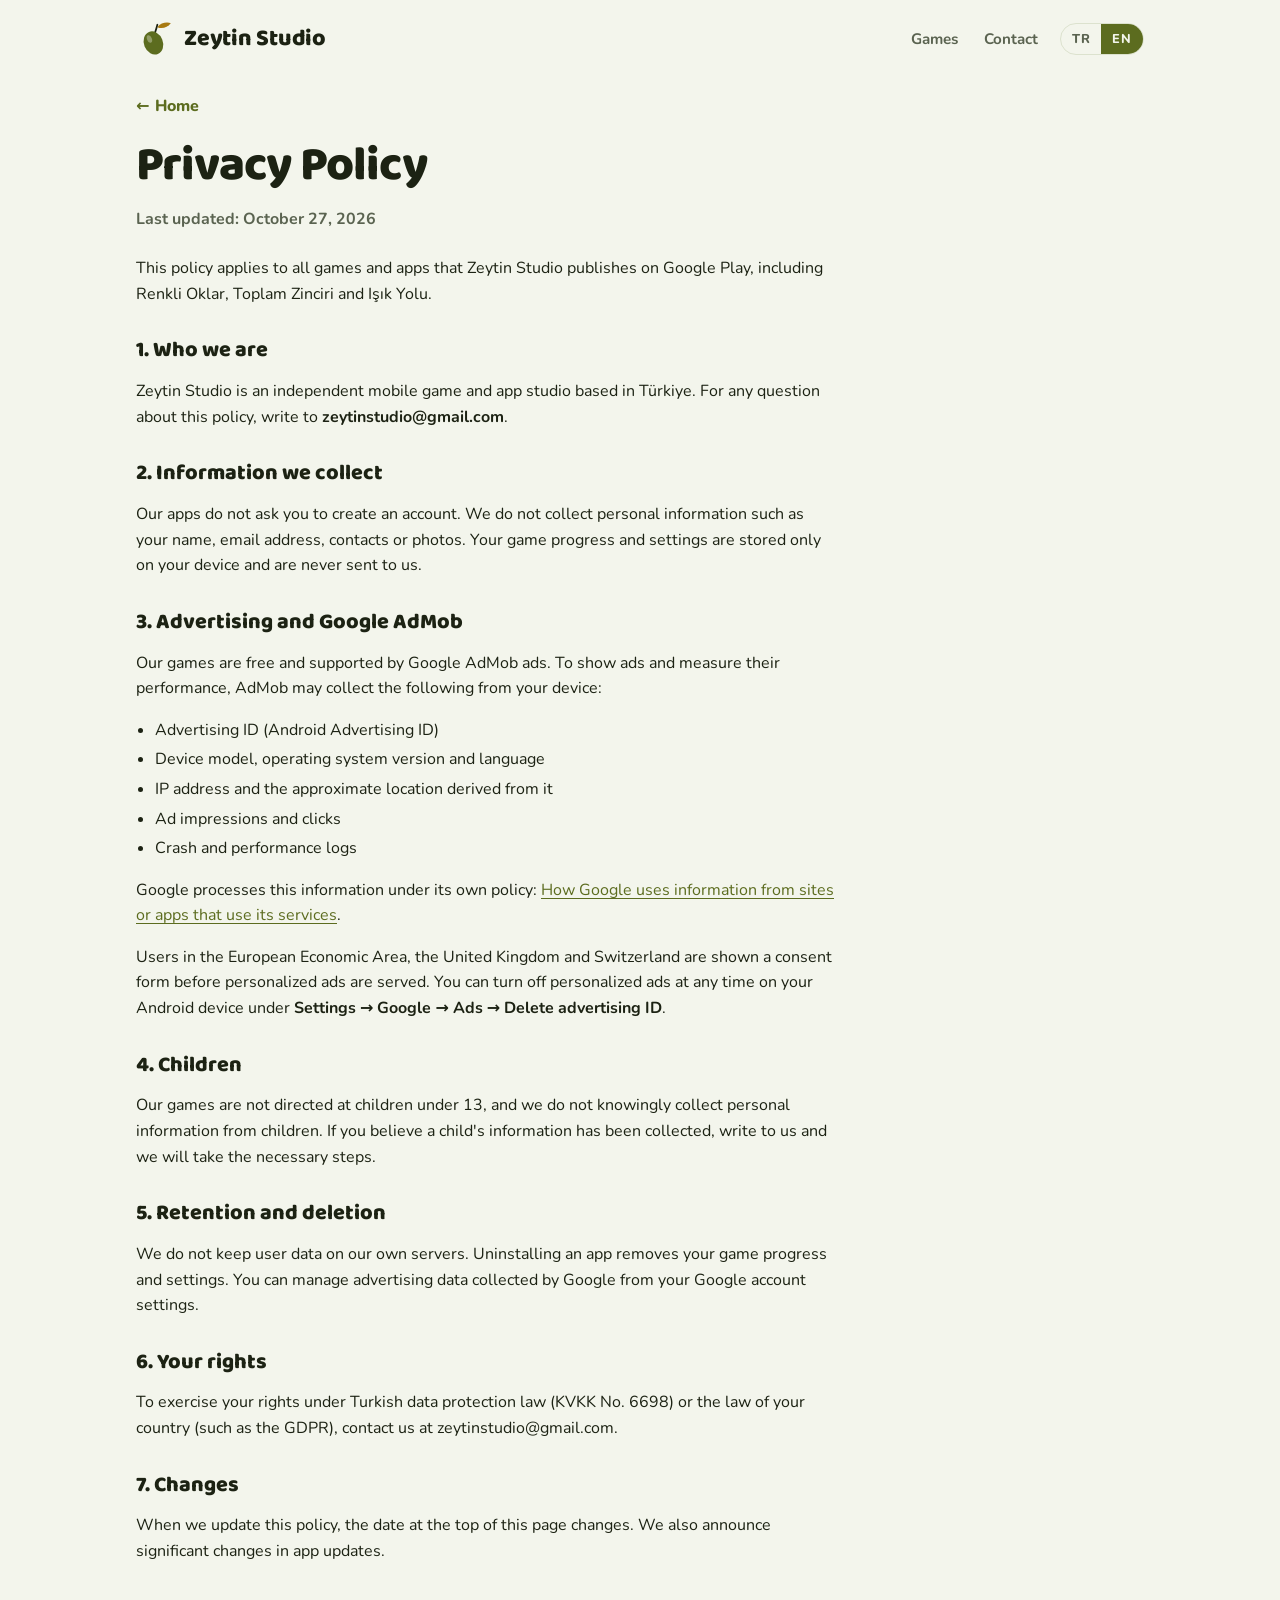
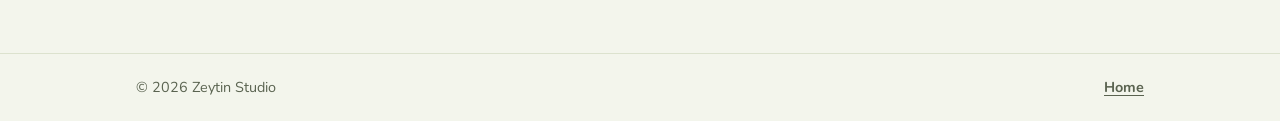
==== gizlilik/index.html @ 6390ab68 "Add files via upload" ====
<!doctype html>
<html lang="tr">
<head>
<meta charset="utf-8">
<meta name="viewport" content="width=device-width, initial-scale=1, viewport-fit=cover">
<title>Gizlilik Politikası · Privacy Policy — Zeytin Studio</title>
<meta name="description" content="Zeytin Studio uygulamaları için gizlilik politikası. Privacy policy for Zeytin Studio apps.">
<link rel="icon" href="../assets/favicon.svg" type="image/svg+xml">
<link rel="preconnect" href="https://fonts.googleapis.com">
<link rel="preconnect" href="https://fonts.gstatic.com" crossorigin>
<link rel="stylesheet" href="https://fonts.googleapis.com/css2?family=Baloo+2:wght@600;700;800&family=Nunito:wght@400;600;700;800&display=swap">
<link rel="stylesheet" href="../assets/style.css">
</head>
<body>

<header class="wrap top">
  <a class="brand" href="../" aria-label="Zeytin Studio">
    <svg viewBox="0 0 48 48" aria-hidden="true">
      <path class="olive-stem" d="M27 6 C 26 10, 25 13, 24 16"/>
      <path class="olive-leaf" d="M27 9 C 31 3, 40 2, 44 4 C 40 9, 33 12, 27 9 Z"/>
      <ellipse class="olive-body" cx="22" cy="29" rx="12" ry="15" transform="rotate(-22 22 29)"/>
      <ellipse class="olive-shine" cx="17" cy="24" rx="3" ry="5" transform="rotate(-22 17 24)"/>
    </svg>
    <b>Zeytin Studio</b>
  </a>
  <nav class="nav" aria-label="Menü">
    <a href="../#oyunlar"><span class="tr">Oyunlar</span><span class="en">Games</span></a>
    <a href="../#iletisim"><span class="tr">İletişim</span><span class="en">Contact</span></a>
    <span class="lang" role="group" aria-label="Dil / Language">
      <button type="button" data-lang="tr" aria-pressed="true">TR</button>
      <button type="button" data-lang="en" aria-pressed="false">EN</button>
    </span>
  </nav>
</header>

<main class="wrap">
  <article class="policy">
    <a class="back" href="../"><span aria-hidden="true">←</span><span class="tr">Ana sayfa</span><span class="en">Home</span></a>

    <div class="tr">
      <h1>Gizlilik Politikası</h1>
      <p class="date">Son güncelleme: 27 Ekim 2026</p>
      <p>Bu politika, Zeytin Studio'nun Google Play'de yayımladığı tüm oyun ve uygulamalar için geçerlidir. Bunlar arasında Renkli Oklar, Toplam Zinciri ve Işık Yolu yer alır.</p>

      <h2>1. Biz kimiz</h2>
      <p>Zeytin Studio, Türkiye'de bağımsız olarak mobil oyun ve uygulama geliştiren bir stüdyodur. Bu politikayla ilgili her soru için <strong>zeytinstudio@gmail.com</strong> adresine yazabilirsiniz.</p>

      <h2>2. Bizim topladığımız bilgiler</h2>
      <p>Uygulamalarımız hesap açmanızı istemez. Adınız, e-posta adresiniz, rehberiniz ya da fotoğraflarınız gibi kişisel bilgileri toplamayız. Oyun ilerlemeniz ve ayarlarınız yalnızca cihazınızda saklanır ve bize gönderilmez.</p>

      <h2>3. Reklamlar ve Google AdMob</h2>
      <p>Oyunlarımız ücretsizdir ve Google AdMob reklamlarıyla desteklenir. AdMob, reklam göstermek ve reklamların performansını ölçmek için cihazınızdan şu bilgileri toplayabilir:</p>
      <ul>
        <li>Reklam kimliği (Android Advertising ID)</li>
        <li>Cihaz modeli, işletim sistemi sürümü ve dil ayarı</li>
        <li>IP adresi ve buna bağlı yaklaşık konum</li>
        <li>Reklam görüntüleme ve tıklama bilgileri</li>
        <li>Hata ve performans kayıtları</li>
      </ul>
      <p>Bu bilgileri Google kendi gizlilik politikasına göre işler: <a href="https://policies.google.com/technologies/partner-sites" target="_blank" rel="noopener">Google, iş ortaklarının sitelerini ve uygulamalarını kullanmanız sırasında verileri nasıl kullanır</a>.</p>
      <p>Avrupa Ekonomik Alanı, Birleşik Krallık ve İsviçre'deki kullanıcılara kişiselleştirilmiş reklamlar gösterilmeden önce bir onay formu sunulur. Kişiselleştirilmiş reklamları istediğiniz zaman kapatmak için Android cihazınızda <strong>Ayarlar → Google → Reklamlar → Reklam kimliğini sil</strong> adımlarını izleyebilirsiniz.</p>

      <h2>4. Çocuklar</h2>
      <p>Oyunlarımız 13 yaşın altındaki çocuklara yönelik değildir ve bilerek çocuklardan kişisel bilgi toplamayız. Bir çocuğa ait bilginin toplandığını düşünüyorsanız bize yazın, gerekli adımları atalım.</p>

      <h2>5. Bilgilerin saklanması ve silinmesi</h2>
      <p>Kendi sunucumuzda kullanıcı verisi tutmayız. Uygulamayı cihazınızdan kaldırdığınızda oyun ilerlemeniz ve ayarlarınız da silinir. Google'ın topladığı reklam verilerini Google hesabınızın ayarlarından yönetebilirsiniz.</p>

      <h2>6. Haklarınız</h2>
      <p>6698 sayılı Kişisel Verilerin Korunması Kanunu (KVKK) ve bulunduğunuz ülkenin mevzuatı (ör. GDPR) kapsamındaki haklarınızla ilgili taleplerinizi zeytinstudio@gmail.com adresine iletebilirsiniz.</p>

      <h2>7. Değişiklikler</h2>
      <p>Bu politikayı güncellediğimizde sayfanın başındaki tarih değişir. Önemli değişiklikleri uygulama güncellemelerinde de duyururuz.</p>
    </div>

    <div class="en">
      <h1>Privacy Policy</h1>
      <p class="date">Last updated: October 27, 2026</p>
      <p>This policy applies to all games and apps that Zeytin Studio publishes on Google Play, including Renkli Oklar, Toplam Zinciri and Işık Yolu.</p>

      <h2>1. Who we are</h2>
      <p>Zeytin Studio is an independent mobile game and app studio based in Türkiye. For any question about this policy, write to <strong>zeytinstudio@gmail.com</strong>.</p>

      <h2>2. Information we collect</h2>
      <p>Our apps do not ask you to create an account. We do not collect personal information such as your name, email address, contacts or photos. Your game progress and settings are stored only on your device and are never sent to us.</p>

      <h2>3. Advertising and Google AdMob</h2>
      <p>Our games are free and supported by Google AdMob ads. To show ads and measure their performance, AdMob may collect the following from your device:</p>
      <ul>
        <li>Advertising ID (Android Advertising ID)</li>
        <li>Device model, operating system version and language</li>
        <li>IP address and the approximate location derived from it</li>
        <li>Ad impressions and clicks</li>
        <li>Crash and performance logs</li>
      </ul>
      <p>Google processes this information under its own policy: <a href="https://policies.google.com/technologies/partner-sites" target="_blank" rel="noopener">How Google uses information from sites or apps that use its services</a>.</p>
      <p>Users in the European Economic Area, the United Kingdom and Switzerland are shown a consent form before personalized ads are served. You can turn off personalized ads at any time on your Android device under <strong>Settings → Google → Ads → Delete advertising ID</strong>.</p>

      <h2>4. Children</h2>
      <p>Our games are not directed at children under 13, and we do not knowingly collect personal information from children. If you believe a child's information has been collected, write to us and we will take the necessary steps.</p>

      <h2>5. Retention and deletion</h2>
      <p>We do not keep user data on our own servers. Uninstalling an app removes your game progress and settings. You can manage advertising data collected by Google from your Google account settings.</p>

      <h2>6. Your rights</h2>
      <p>To exercise your rights under Turkish data protection law (KVKK No. 6698) or the law of your country (such as the GDPR), contact us at zeytinstudio@gmail.com.</p>

      <h2>7. Changes</h2>
      <p>When we update this policy, the date at the top of this page changes. We also announce significant changes in app updates.</p>
    </div>
  </article>
</main>

<footer>
  <div class="wrap">
    <span>© 2026 Zeytin Studio</span>
    <a href="../"><span class="tr">Ana sayfa</span><span class="en">Home</span></a>
  </div>
</footer>

<script src="../assets/site.js"></script>
</body>
</html>
---- assets/style.css ----
/* Zeytin Studio — site styles */
:root{
  --bg:#F3F5EC;
  --surface:#FFFFFF;
  --fg:#1C2213;
  --muted:#5A6350;
  --line:#DCE2CE;
  --olive:#5C6C1F;
  --olive-soft:#E5EBCB;
  --gold:#A87A10;
  --gold-soft:#F6ECCF;
  --c-red:#D4483F;
  --c-blue:#3576D3;
  --c-yellow:#E3AE20;
  --c-green:#3F9651;
  --f-display:"Baloo 2","Nunito",system-ui,-apple-system,"Segoe UI",sans-serif;
  --f-body:"Nunito",system-ui,-apple-system,"Segoe UI",Roboto,sans-serif;
  color-scheme:light;
}
@media (prefers-color-scheme: dark){
  :root{
    --bg:#12160C; --surface:#1B2113; --fg:#E7EBDB; --muted:#A1AA92; --line:#2D3522;
    --olive:#AFC35C; --olive-soft:#25301A; --gold:#E3B94B; --gold-soft:#3A3115;
    color-scheme:dark;
  }
}

*,*::before,*::after{box-sizing:border-box}
html[lang="tr"] .en, html[lang="en"] .tr{display:none!important}
[hidden]{display:none!important}

body{margin:0;background:var(--bg);color:var(--fg);font-family:var(--f-body);font-size:16px;line-height:1.6}
img,svg{max-width:100%}
.wrap{max-width:1040px;margin:0 auto;padding-left:max(16px, env(safe-area-inset-left, 0px));padding-right:max(16px, env(safe-area-inset-right, 0px))}

a{color:var(--olive);text-underline-offset:3px}
a:focus-visible,button:focus-visible{outline:3px solid var(--gold);outline-offset:3px;border-radius:6px}

/* Header */
.top{display:flex;align-items:center;justify-content:space-between;gap:16px;flex-wrap:wrap;padding-block:20px}
.brand{display:flex;align-items:center;gap:10px;text-decoration:none;color:var(--fg)}
.brand svg{width:38px;height:38px;flex:none}
.brand b{font-family:var(--f-display);font-size:1.45rem;font-weight:800;letter-spacing:-.01em;line-height:1}
.nav{display:flex;align-items:center;gap:6px;flex-wrap:wrap}
.nav a{color:var(--muted);text-decoration:none;font-weight:700;font-size:.95rem;padding:6px 10px;border-radius:999px}
.nav a:hover{color:var(--fg);background:var(--olive-soft)}
.lang{display:inline-flex;border:1.5px solid var(--line);border-radius:999px;overflow:hidden;margin-left:6px}
.lang button{all:unset;cursor:pointer;font-weight:800;font-size:.8rem;letter-spacing:.06em;padding:5px 11px;color:var(--muted)}
.lang button[aria-pressed="true"]{background:var(--olive);color:var(--bg)}

/* Olive mark */
.olive-body{fill:var(--olive)}
.olive-shine{fill:var(--bg);opacity:.35}
.olive-leaf{fill:var(--gold)}
.olive-stem{stroke:var(--fg);stroke-width:2.2;fill:none;stroke-linecap:round}

/* Hero */
.hero{display:grid;grid-template-columns:1.25fr .75fr;gap:32px;align-items:center;padding-block:28px 48px}
.hero > div{min-width:0}
.eyebrow{font-size:.78rem;font-weight:800;letter-spacing:.14em;text-transform:uppercase;color:var(--gold)}
h1{font-family:var(--f-display);font-weight:800;font-size:clamp(2.4rem,6vw,4rem);line-height:1.02;letter-spacing:-.02em;margin:10px 0 16px;text-wrap:balance}
h1 em{font-style:normal;color:var(--olive)}
.lede{font-size:1.15rem;color:var(--muted);max-width:44ch;margin:0}
.hero-mark{justify-self:center;width:min(260px,70vw)}
.hero-mark svg{width:100%;height:auto;display:block}
@media (prefers-reduced-motion: no-preference){
  .hero-mark svg{animation:sway 6s ease-in-out infinite;transform-origin:60% 15%}
  @keyframes sway{0%,100%{transform:rotate(-3deg)}50%{transform:rotate(3deg)}}
}

/* Sections */
section{padding-block:40px}
h2{font-family:var(--f-display);font-weight:800;font-size:clamp(1.7rem,3.5vw,2.2rem);line-height:1.1;margin:0 0 8px;text-wrap:balance}
.sub{color:var(--muted);margin:0 0 28px;max-width:60ch}

/* Game cards */
.games{display:grid;grid-template-columns:repeat(3,1fr);gap:20px}
.game{background:var(--surface);border:1.5px solid var(--line);border-radius:18px;padding:20px;display:flex;flex-direction:column;gap:14px;min-width:0}
.art{background:var(--olive-soft);border-radius:12px;aspect-ratio:16/10;max-width:100%;display:grid;place-items:center;overflow:hidden}
.art svg{width:78%;height:auto;max-height:86%}
.game h3{font-family:var(--f-display);font-weight:800;font-size:1.4rem;margin:0;line-height:1.1}
.game p{margin:0;color:var(--muted)}
.chip{align-self:flex-start;font-size:.78rem;font-weight:800;letter-spacing:.04em;padding:4px 10px;border-radius:999px}
.chip.soon{background:var(--gold-soft);color:var(--gold)}
.chip.dev{background:var(--olive-soft);color:var(--olive)}
.game .meta{margin-top:auto;display:flex;gap:8px;flex-wrap:wrap;font-size:.82rem;color:var(--muted);font-weight:700}
.game .meta span{border:1.5px solid var(--line);border-radius:999px;padding:2px 9px}

/* Illustration fills */
.r{fill:var(--c-red)} .b{fill:var(--c-blue)} .y{fill:var(--c-yellow)} .g{fill:var(--c-green)}
.tile{fill:var(--surface);stroke:var(--line);stroke-width:2}
.tile-on{fill:var(--olive)}
.num{font-family:var(--f-display);font-weight:800;font-size:22px;fill:var(--fg);text-anchor:middle;dominant-baseline:central}
.num-on{fill:var(--bg)}
.link{stroke:var(--olive);stroke-width:5;stroke-linecap:round}
.beam{stroke:var(--c-yellow);stroke-width:5;stroke-linecap:round;fill:none}
.mirror{stroke:var(--fg);stroke-width:6;stroke-linecap:round}
.lamp{fill:var(--c-yellow)}
.target{fill:none;stroke:var(--c-green);stroke-width:5}
.target-dot{fill:var(--c-green)}
.grid-dot{fill:var(--muted);opacity:.35}

/* About + contact */
.split{display:grid;grid-template-columns:1fr 1fr;gap:20px}
.panel{background:var(--surface);border:1.5px solid var(--line);border-radius:18px;padding:24px;min-width:0}
.panel h3{font-family:var(--f-display);font-weight:800;font-size:1.3rem;margin:0 0 8px}
.panel p{margin:0;color:var(--muted)}
.mail{display:flex;align-items:center;gap:10px;flex-wrap:wrap;margin-top:14px}
.mail a{font-family:ui-monospace,SFMono-Regular,Menlo,Consolas,monospace;font-size:.98rem;background:var(--olive-soft);color:var(--fg);padding:6px 10px;border-radius:8px;text-decoration:none;word-break:break-all}
.btn{all:unset;cursor:pointer;font-weight:800;font-size:.9rem;padding:7px 14px;border-radius:999px;background:var(--olive);color:var(--bg)}
.btn:hover{filter:brightness(1.08)}
.copied{font-size:.85rem;font-weight:700;color:var(--olive)}

/* Privacy */
.policy{max-width:70ch;padding-block:16px 48px}
.policy h1{font-size:clamp(2rem,5vw,3rem)}
.policy .date{color:var(--muted);font-weight:700;margin:0 0 24px}
.policy h2{font-size:1.35rem;margin:32px 0 8px}
.policy ul{padding-left:1.2em}
.policy li{margin-bottom:4px}
.back{display:inline-flex;align-items:center;gap:6px;font-weight:800;text-decoration:none;margin-bottom:12px}

footer{border-top:1.5px solid var(--line);margin-top:24px}
footer .wrap{display:flex;justify-content:space-between;gap:12px;flex-wrap:wrap;padding-block:22px;color:var(--muted);font-size:.9rem}
footer a{color:var(--muted);font-weight:700}

@media (max-width:820px){ .games{grid-template-columns:1fr 1fr} }
@media (max-width:640px){
  .hero{grid-template-columns:1fr;gap:12px;padding-block:8px 32px}
  .hero-mark{order:-1;width:140px;justify-self:start}
  .games,.split{grid-template-columns:1fr}
}
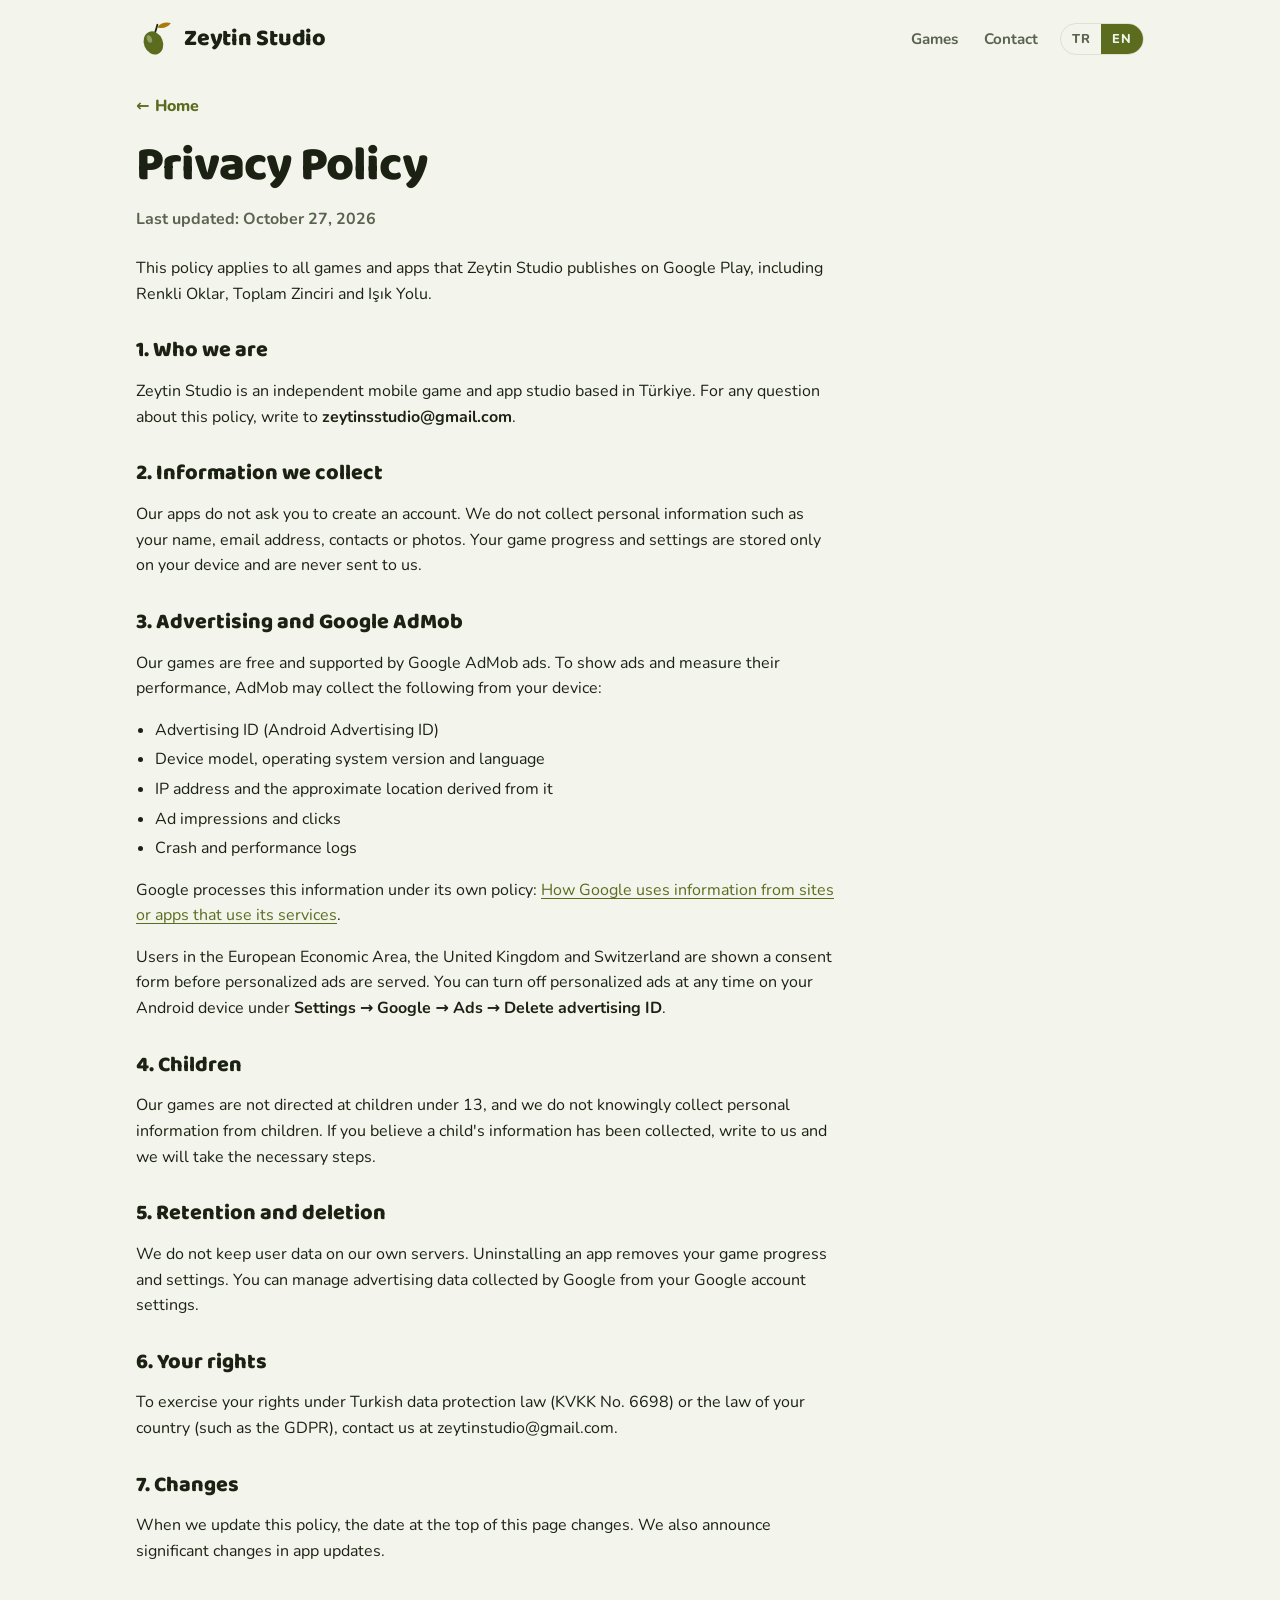
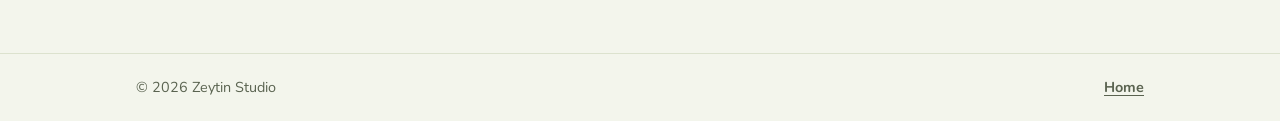
==== commit 71be2787: "Correct email address in privacy policy" ====
--- a/gizlilik/index.html
+++ b/gizlilik/index.html
@@ -79,7 +79,7 @@
       <p>This policy applies to all games and apps that Zeytin Studio publishes on Google Play, including Renkli Oklar, Toplam Zinciri and Işık Yolu.</p>
 
       <h2>1. Who we are</h2>
-      <p>Zeytin Studio is an independent mobile game and app studio based in Türkiye. For any question about this policy, write to <strong>zeytinstudio@gmail.com</strong>.</p>
+      <p>Zeytin Studio is an independent mobile game and app studio based in Türkiye. For any question about this policy, write to <strong>zeytinsstudio@gmail.com</strong>.</p>
 
       <h2>2. Information we collect</h2>
       <p>Our apps do not ask you to create an account. We do not collect personal information such as your name, email address, contacts or photos. Your game progress and settings are stored only on your device and are never sent to us.</p>
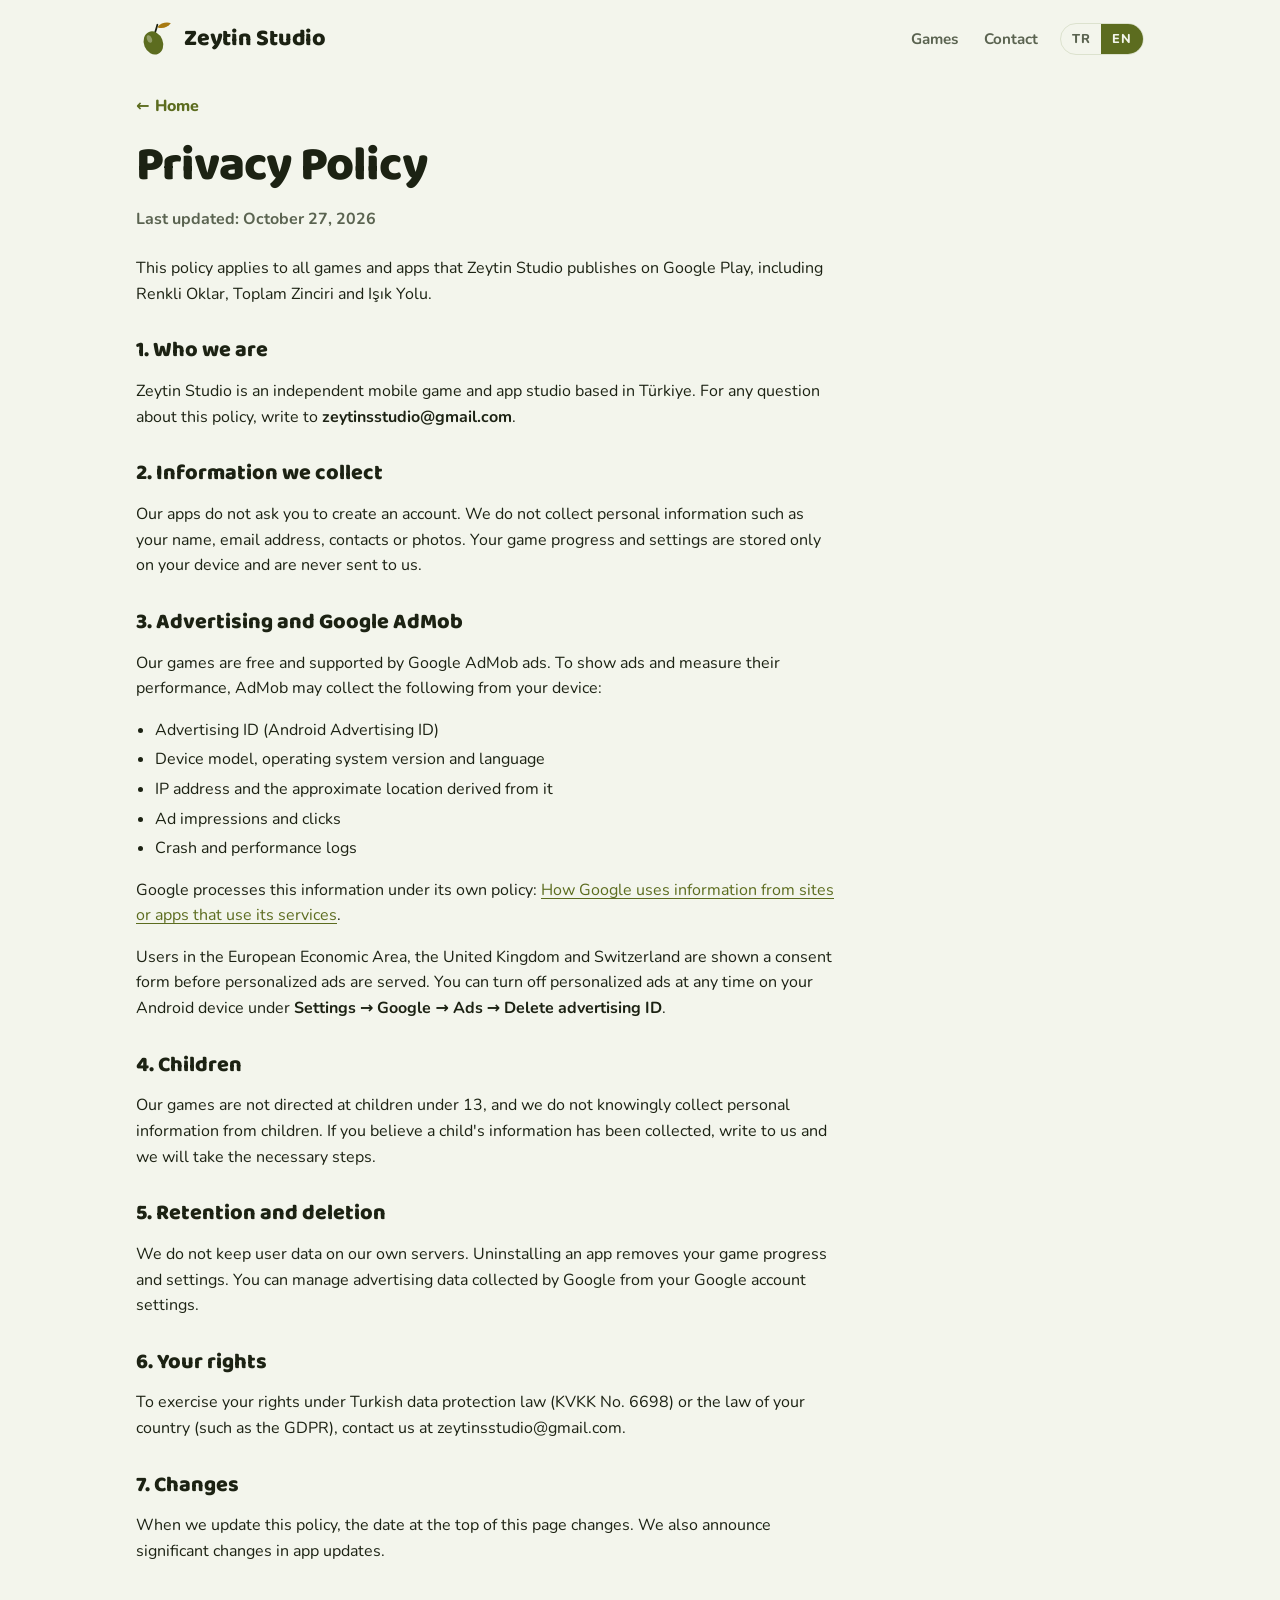
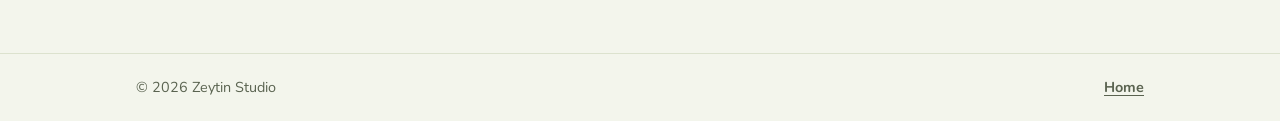
==== commit 2fab93fb: "İletişim e-postası düzeltildi: zeytinsstudio@gmail.com Ana sayfadaki mailto bağlantısı ve gizlilik p" ====
--- a/gizlilik/index.html
+++ b/gizlilik/index.html
@@ -43,7 +43,7 @@
       <p>Bu politika, Zeytin Studio'nun Google Play'de yayımladığı tüm oyun ve uygulamalar için geçerlidir. Bunlar arasında Renkli Oklar, Toplam Zinciri ve Işık Yolu yer alır.</p>
 
       <h2>1. Biz kimiz</h2>
-      <p>Zeytin Studio, Türkiye'de bağımsız olarak mobil oyun ve uygulama geliştiren bir stüdyodur. Bu politikayla ilgili her soru için <strong>zeytinstudio@gmail.com</strong> adresine yazabilirsiniz.</p>
+      <p>Zeytin Studio, Türkiye'de bağımsız olarak mobil oyun ve uygulama geliştiren bir stüdyodur. Bu politikayla ilgili her soru için <strong>zeytinsstudio@gmail.com</strong> adresine yazabilirsiniz.</p>
 
       <h2>2. Bizim topladığımız bilgiler</h2>
       <p>Uygulamalarımız hesap açmanızı istemez. Adınız, e-posta adresiniz, rehberiniz ya da fotoğraflarınız gibi kişisel bilgileri toplamayız. Oyun ilerlemeniz ve ayarlarınız yalnızca cihazınızda saklanır ve bize gönderilmez.</p>
@@ -67,7 +67,7 @@
       <p>Kendi sunucumuzda kullanıcı verisi tutmayız. Uygulamayı cihazınızdan kaldırdığınızda oyun ilerlemeniz ve ayarlarınız da silinir. Google'ın topladığı reklam verilerini Google hesabınızın ayarlarından yönetebilirsiniz.</p>
 
       <h2>6. Haklarınız</h2>
-      <p>6698 sayılı Kişisel Verilerin Korunması Kanunu (KVKK) ve bulunduğunuz ülkenin mevzuatı (ör. GDPR) kapsamındaki haklarınızla ilgili taleplerinizi zeytinstudio@gmail.com adresine iletebilirsiniz.</p>
+      <p>6698 sayılı Kişisel Verilerin Korunması Kanunu (KVKK) ve bulunduğunuz ülkenin mevzuatı (ör. GDPR) kapsamındaki haklarınızla ilgili taleplerinizi zeytinsstudio@gmail.com adresine iletebilirsiniz.</p>
 
       <h2>7. Değişiklikler</h2>
       <p>Bu politikayı güncellediğimizde sayfanın başındaki tarih değişir. Önemli değişiklikleri uygulama güncellemelerinde de duyururuz.</p>
@@ -103,7 +103,7 @@
       <p>We do not keep user data on our own servers. Uninstalling an app removes your game progress and settings. You can manage advertising data collected by Google from your Google account settings.</p>
 
       <h2>6. Your rights</h2>
-      <p>To exercise your rights under Turkish data protection law (KVKK No. 6698) or the law of your country (such as the GDPR), contact us at zeytinstudio@gmail.com.</p>
+      <p>To exercise your rights under Turkish data protection law (KVKK No. 6698) or the law of your country (such as the GDPR), contact us at zeytinsstudio@gmail.com.</p>
 
       <h2>7. Changes</h2>
       <p>When we update this policy, the date at the top of this page changes. We also announce significant changes in app updates.</p>
